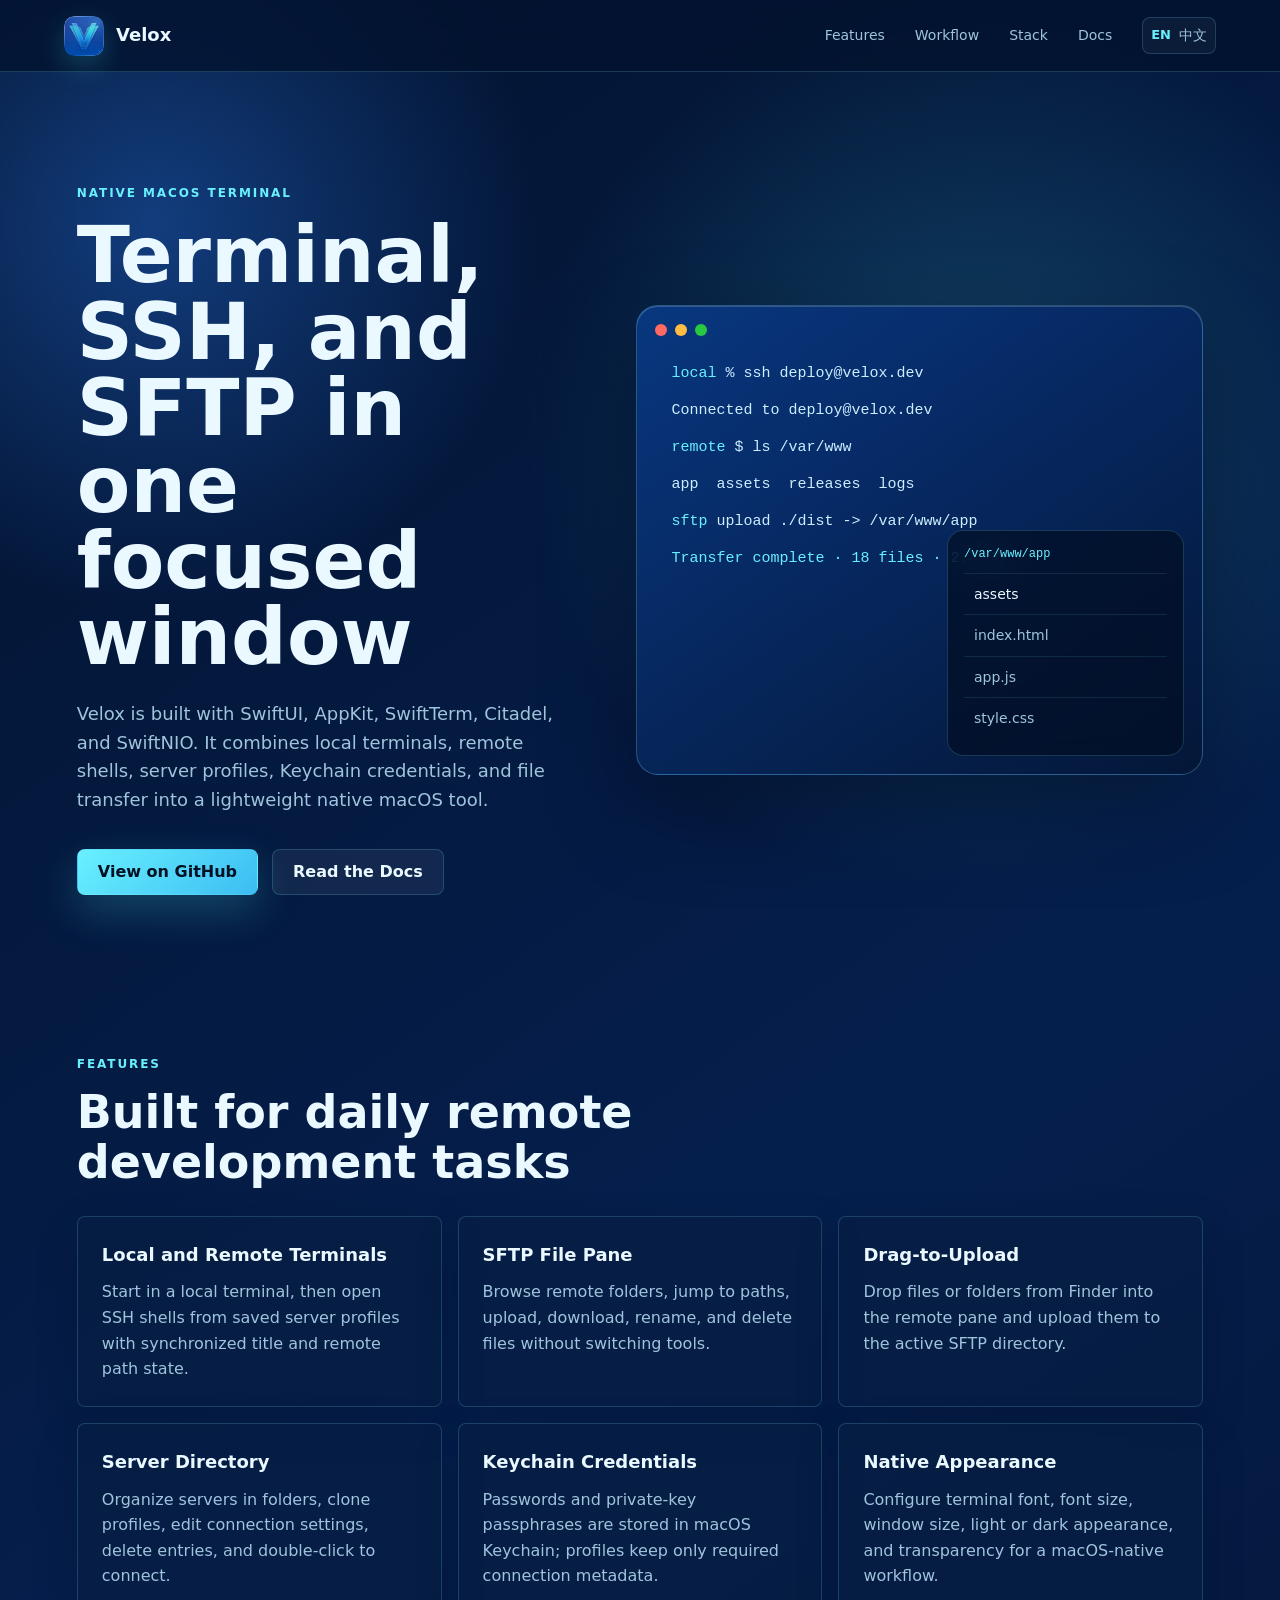
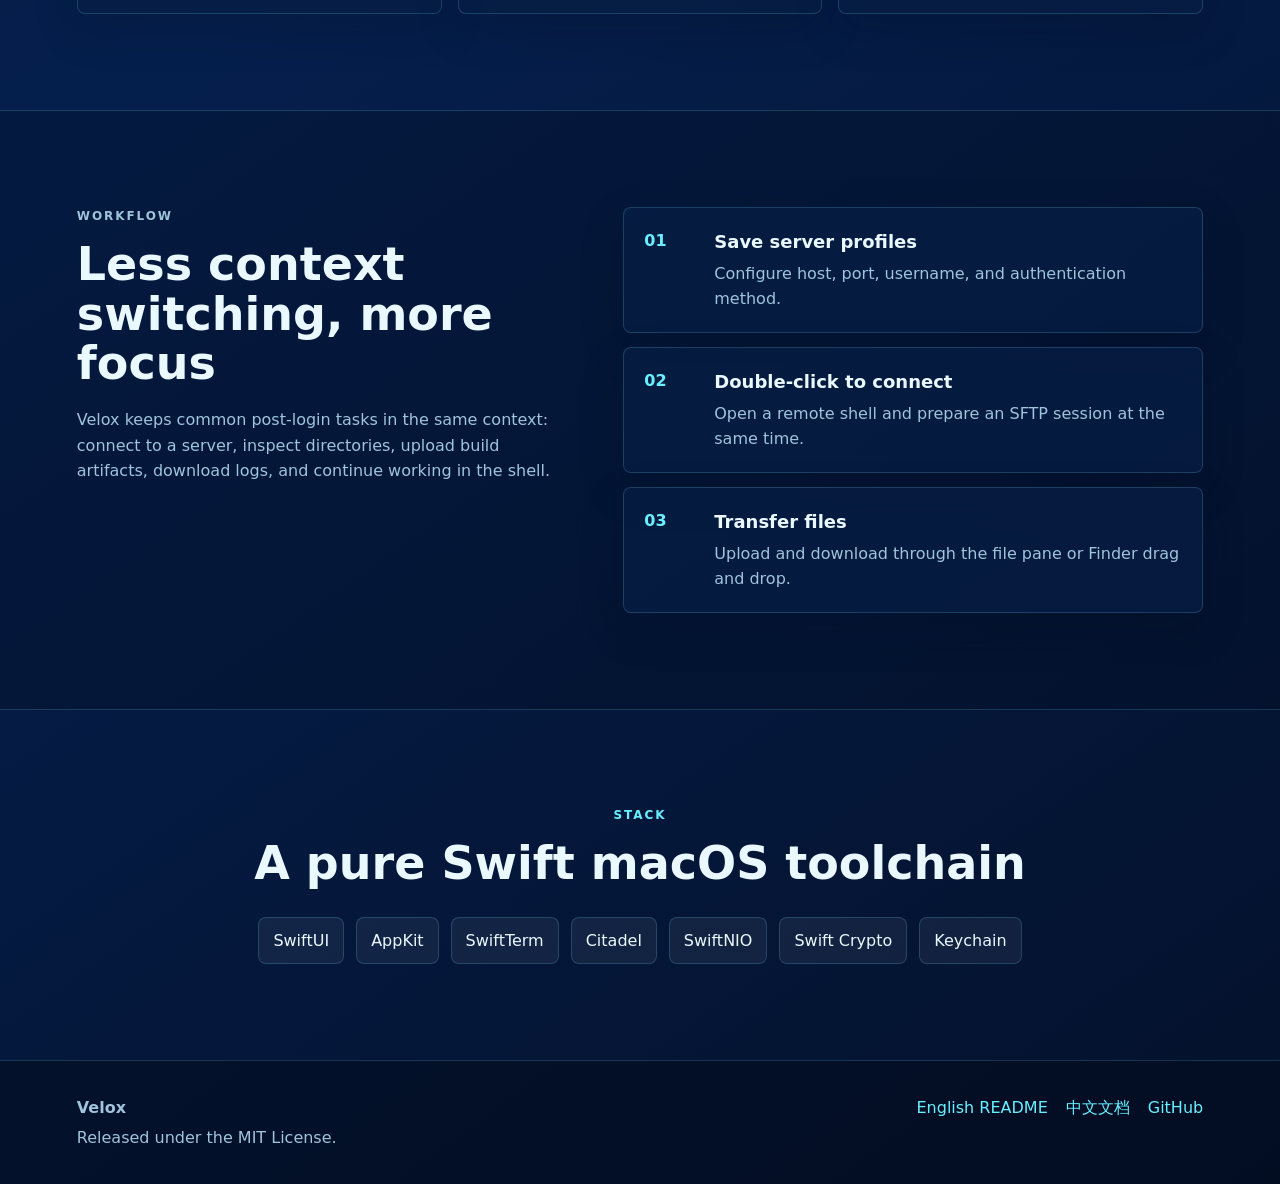
==== index.html @ b39596d2 "Add GitHub Pages site" ====
<!doctype html>
<html lang="en">
  <head>
    <meta charset="utf-8">
    <meta name="viewport" content="width=device-width, initial-scale=1">
    <title>Velox - Native macOS Terminal and SSH/SFTP Client</title>
    <meta
      name="description"
      content="Velox is a native macOS terminal, SSH, and SFTP client built with Swift. It brings local terminals, remote shells, server profiles, and file transfer into one lightweight window."
    >
    <meta property="og:title" content="Velox">
    <meta property="og:description" content="Native macOS terminal, SSH, and SFTP client.">
    <meta property="og:type" content="website">
    <meta property="og:image" content="Velox/Supporting%20Files/app_logo.png">
    <link rel="icon" href="Velox/Supporting%20Files/app_logo.png">
    <link rel="stylesheet" href="site.css">
  </head>
  <body>
    <header class="site-header">
      <a class="brand" href="#top" aria-label="Velox Home">
        <img src="Velox/Supporting%20Files/app_logo.png" alt="Velox Logo">
        <span>Velox</span>
      </a>
      <nav class="nav" aria-label="Primary navigation">
        <a href="#features">Features</a>
        <a href="#workflow">Workflow</a>
        <a href="#stack">Stack</a>
        <a href="README.md">Docs</a>
        <span class="language-switch" aria-label="Language switcher">
          <strong>EN</strong>
          <a href="index_cn.html">中文</a>
        </span>
      </nav>
    </header>

    <main id="top">
      <section class="hero">
        <div class="hero-copy">
          <p class="eyebrow">Native macOS Terminal</p>
          <h1>Terminal, SSH, and SFTP in one focused window</h1>
          <p class="hero-text">
            Velox is built with SwiftUI, AppKit, SwiftTerm, Citadel, and SwiftNIO.
            It combines local terminals, remote shells, server profiles, Keychain credentials,
            and file transfer into a lightweight native macOS tool.
          </p>
          <div class="hero-actions">
            <a class="button primary" href="https://github.com/motoryang/Velox">View on GitHub</a>
            <a class="button secondary" href="README.md">Read the Docs</a>
          </div>
        </div>

        <div class="hero-visual" aria-label="Velox interface preview">
          <div class="window">
            <div class="traffic-lights" aria-hidden="true">
              <span></span>
              <span></span>
              <span></span>
            </div>
            <div class="terminal">
              <p><span class="prompt">local</span> % ssh deploy@velox.dev</p>
              <p>Connected to deploy@velox.dev</p>
              <p><span class="prompt">remote</span> $ ls /var/www</p>
              <p>app&nbsp;&nbsp;assets&nbsp;&nbsp;releases&nbsp;&nbsp;logs</p>
              <p><span class="prompt">sftp</span> upload ./dist -> /var/www/app</p>
              <p class="ok">Transfer complete · 18 files · 2.4 MB</p>
            </div>
            <aside class="file-pane">
              <div class="path">/var/www/app</div>
              <div class="file folder">assets</div>
              <div class="file">index.html</div>
              <div class="file">app.js</div>
              <div class="file">style.css</div>
            </aside>
          </div>
        </div>
      </section>

      <section id="features" class="section">
        <div class="section-heading">
          <p class="eyebrow">Features</p>
          <h2>Built for daily remote development tasks</h2>
        </div>
        <div class="feature-grid">
          <article class="feature">
            <h3>Local and Remote Terminals</h3>
            <p>Start in a local terminal, then open SSH shells from saved server profiles with synchronized title and remote path state.</p>
          </article>
          <article class="feature">
            <h3>SFTP File Pane</h3>
            <p>Browse remote folders, jump to paths, upload, download, rename, and delete files without switching tools.</p>
          </article>
          <article class="feature">
            <h3>Drag-to-Upload</h3>
            <p>Drop files or folders from Finder into the remote pane and upload them to the active SFTP directory.</p>
          </article>
          <article class="feature">
            <h3>Server Directory</h3>
            <p>Organize servers in folders, clone profiles, edit connection settings, delete entries, and double-click to connect.</p>
          </article>
          <article class="feature">
            <h3>Keychain Credentials</h3>
            <p>Passwords and private-key passphrases are stored in macOS Keychain; profiles keep only required connection metadata.</p>
          </article>
          <article class="feature">
            <h3>Native Appearance</h3>
            <p>Configure terminal font, font size, window size, light or dark appearance, and transparency for a macOS-native workflow.</p>
          </article>
        </div>
      </section>

      <section id="workflow" class="section split-section">
        <div>
          <p class="eyebrow">Workflow</p>
          <h2>Less context switching, more focus</h2>
          <p>
            Velox keeps common post-login tasks in the same context:
            connect to a server, inspect directories, upload build artifacts, download logs,
            and continue working in the shell.
          </p>
        </div>
        <ol class="steps">
          <li>
            <span>01</span>
            <strong>Save server profiles</strong>
            <p>Configure host, port, username, and authentication method.</p>
          </li>
          <li>
            <span>02</span>
            <strong>Double-click to connect</strong>
            <p>Open a remote shell and prepare an SFTP session at the same time.</p>
          </li>
          <li>
            <span>03</span>
            <strong>Transfer files</strong>
            <p>Upload and download through the file pane or Finder drag and drop.</p>
          </li>
        </ol>
      </section>

      <section id="stack" class="section stack-section">
        <div class="section-heading">
          <p class="eyebrow">Stack</p>
          <h2>A pure Swift macOS toolchain</h2>
        </div>
        <div class="stack-list" aria-label="Velox technology stack">
          <span>SwiftUI</span>
          <span>AppKit</span>
          <span>SwiftTerm</span>
          <span>Citadel</span>
          <span>SwiftNIO</span>
          <span>Swift Crypto</span>
          <span>Keychain</span>
        </div>
      </section>
    </main>

    <footer class="site-footer">
      <div>
        <strong>Velox</strong>
        <p>Released under the MIT License.</p>
      </div>
      <div class="footer-links">
        <a href="README.md">English README</a>
        <a href="README_CN.md">中文文档</a>
        <a href="https://github.com/motoryang/Velox">GitHub</a>
      </div>
    </footer>
  </body>
</html>
---- site.css ----
:root {
  --ink: #eaf8ff;
  --muted: #9fc4dc;
  --subtle: #638ca8;
  --line: rgba(113, 215, 246, 0.2);
  --panel: rgba(7, 30, 67, 0.76);
  --panel-strong: rgba(7, 37, 87, 0.9);
  --blue-950: #03132f;
  --blue-900: #06245c;
  --blue-800: #0a3d91;
  --cyan: #42d9e8;
  --cyan-strong: #69f0ff;
  --shadow: rgba(0, 4, 18, 0.4);
}

* {
  box-sizing: border-box;
}

html {
  scroll-behavior: smooth;
}

body {
  margin: 0;
  color: var(--ink);
  font-family: ui-sans-serif, system-ui, -apple-system, BlinkMacSystemFont, "SF Pro Text", "Helvetica Neue", Arial, sans-serif;
  background:
    radial-gradient(circle at 76% 16%, rgba(66, 217, 232, 0.22), transparent 28rem),
    radial-gradient(circle at 12% 8%, rgba(39, 116, 226, 0.42), transparent 24rem),
    linear-gradient(145deg, var(--blue-950) 0%, #051f4d 48%, #04112b 100%);
  line-height: 1.6;
}

a {
  color: inherit;
  text-decoration: none;
}

.site-header {
  position: sticky;
  top: 0;
  z-index: 10;
  display: flex;
  align-items: center;
  justify-content: space-between;
  min-height: 72px;
  padding: 14px clamp(18px, 5vw, 72px);
  border-bottom: 1px solid var(--line);
  background: rgba(3, 19, 47, 0.78);
  backdrop-filter: blur(18px);
}

.brand {
  display: inline-flex;
  align-items: center;
  gap: 12px;
  font-size: 18px;
  font-weight: 750;
}

.brand img {
  width: 40px;
  height: 40px;
  border-radius: 10px;
  box-shadow: 0 10px 26px rgba(66, 217, 232, 0.22);
}

.nav {
  display: flex;
  align-items: center;
  gap: clamp(12px, 3vw, 30px);
  color: var(--muted);
  font-size: 14px;
}

.nav a {
  transition: color 0.18s ease;
}

.nav a:hover {
  color: var(--cyan-strong);
}

.language-switch {
  display: inline-flex;
  align-items: center;
  gap: 8px;
  padding: 6px 8px;
  border: 1px solid var(--line);
  border-radius: 8px;
  color: var(--subtle);
  background: rgba(255, 255, 255, 0.04);
  white-space: nowrap;
}

.language-switch strong {
  color: var(--cyan-strong);
  font-size: 13px;
}

.language-switch a {
  color: var(--muted);
}

.hero {
  display: grid;
  grid-template-columns: minmax(0, 0.92fr) minmax(420px, 1.08fr);
  gap: clamp(32px, 6vw, 80px);
  align-items: center;
  min-height: calc(100vh - 72px);
  padding: clamp(56px, 9vw, 112px) clamp(20px, 6vw, 88px) 64px;
}

.hero-copy {
  max-width: 720px;
}

.eyebrow {
  margin: 0 0 14px;
  color: var(--cyan-strong);
  font-size: 12px;
  font-weight: 800;
  letter-spacing: 0.16em;
  text-transform: uppercase;
}

h1,
h2,
h3,
p {
  margin-top: 0;
}

h1 {
  max-width: 760px;
  margin-bottom: 24px;
  font-size: 78px;
  line-height: 0.98;
  letter-spacing: 0;
}

h2 {
  margin-bottom: 18px;
  font-size: 46px;
  line-height: 1.08;
  letter-spacing: 0;
}

h3 {
  margin-bottom: 10px;
  font-size: 18px;
  letter-spacing: 0;
}

.hero-text,
.split-section p,
.feature p,
.site-footer p,
.steps p {
  color: var(--muted);
}

.hero-text {
  max-width: 640px;
  margin-bottom: 34px;
  font-size: 18px;
}

.hero-actions {
  display: flex;
  flex-wrap: wrap;
  gap: 14px;
}

.button {
  display: inline-flex;
  align-items: center;
  justify-content: center;
  min-height: 46px;
  padding: 0 20px;
  border: 1px solid var(--line);
  border-radius: 8px;
  font-weight: 750;
}

.button.primary {
  color: #021023;
  border-color: transparent;
  background: linear-gradient(135deg, var(--cyan-strong), #3cbdf2);
  box-shadow: 0 16px 42px rgba(66, 217, 232, 0.24);
}

.button.secondary {
  color: var(--ink);
  background: rgba(255, 255, 255, 0.06);
}

.hero-visual {
  min-width: 0;
}

.window {
  position: relative;
  min-height: 470px;
  overflow: hidden;
  border: 1px solid rgba(125, 221, 255, 0.28);
  border-radius: 22px;
  background:
    linear-gradient(145deg, rgba(9, 57, 132, 0.92), rgba(4, 22, 54, 0.94)),
    var(--panel-strong);
  box-shadow: 0 34px 90px var(--shadow), inset 0 1px 0 rgba(255, 255, 255, 0.18);
}

.traffic-lights {
  display: flex;
  gap: 8px;
  padding: 18px;
}

.traffic-lights span {
  width: 12px;
  height: 12px;
  border-radius: 999px;
  background: #2e70bc;
}

.traffic-lights span:first-child {
  background: #ff6961;
}

.traffic-lights span:nth-child(2) {
  background: #ffbd44;
}

.traffic-lights span:nth-child(3) {
  background: #28c840;
}

.terminal {
  padding: 8px 34px 36px;
  font-family: "SF Mono", ui-monospace, Menlo, Monaco, Consolas, monospace;
  font-size: 15px;
  color: #cceeff;
}

.terminal p {
  margin-bottom: 13px;
  white-space: nowrap;
}

.prompt,
.ok {
  color: var(--cyan-strong);
}

.file-pane {
  position: absolute;
  right: 18px;
  bottom: 18px;
  width: min(42%, 250px);
  padding: 16px;
  border: 1px solid var(--line);
  border-radius: 16px;
  background: rgba(2, 15, 36, 0.72);
  backdrop-filter: blur(16px);
}

.path {
  margin-bottom: 12px;
  color: var(--cyan-strong);
  font: 12px "SF Mono", ui-monospace, monospace;
}

.file {
  padding: 9px 10px;
  border-top: 1px solid rgba(113, 215, 246, 0.12);
  color: var(--muted);
  font-size: 14px;
}

.folder {
  color: var(--ink);
}

.section {
  padding: clamp(56px, 8vw, 96px) clamp(20px, 6vw, 88px);
}

.section-heading {
  max-width: 780px;
  margin-bottom: 28px;
}

.feature-grid {
  display: grid;
  grid-template-columns: repeat(3, minmax(0, 1fr));
  gap: 16px;
}

.feature,
.steps li {
  border: 1px solid var(--line);
  border-radius: 8px;
  background: var(--panel);
  box-shadow: 0 16px 44px rgba(0, 10, 30, 0.18);
}

.feature {
  padding: 24px;
}

.feature p,
.steps p {
  margin-bottom: 0;
}

.split-section {
  display: grid;
  grid-template-columns: minmax(0, 0.9fr) minmax(320px, 1.1fr);
  gap: clamp(28px, 6vw, 72px);
  align-items: start;
  border-top: 1px solid var(--line);
  border-bottom: 1px solid var(--line);
  background: rgba(2, 12, 30, 0.28);
}

.steps {
  display: grid;
  gap: 14px;
  margin: 0;
  padding: 0;
  list-style: none;
}

.steps li {
  display: grid;
  grid-template-columns: 54px 1fr;
  gap: 4px 16px;
  padding: 20px;
}

.steps span {
  grid-row: 1 / 3;
  color: var(--cyan-strong);
  font-weight: 850;
}

.steps strong {
  font-size: 18px;
}

.stack-section {
  text-align: center;
}

.stack-section .section-heading {
  margin-right: auto;
  margin-left: auto;
}

.stack-list {
  display: flex;
  flex-wrap: wrap;
  justify-content: center;
  gap: 12px;
  max-width: 820px;
  margin: 0 auto;
}

.stack-list span {
  padding: 10px 14px;
  border: 1px solid var(--line);
  border-radius: 8px;
  color: var(--ink);
  background: rgba(255, 255, 255, 0.06);
}

.site-footer {
  display: flex;
  justify-content: space-between;
  gap: 24px;
  padding: 34px clamp(20px, 6vw, 88px);
  border-top: 1px solid var(--line);
  color: var(--muted);
  background: rgba(2, 10, 26, 0.5);
}

.site-footer p {
  margin: 4px 0 0;
}

.footer-links {
  display: flex;
  flex-wrap: wrap;
  gap: 18px;
}

.footer-links a {
  color: var(--cyan-strong);
}

@media (max-width: 980px) {
  .hero,
  .split-section {
    grid-template-columns: 1fr;
  }

  .hero {
    min-height: auto;
  }

  .feature-grid {
    grid-template-columns: repeat(2, minmax(0, 1fr));
  }
}

@media (max-width: 680px) {
  .site-header {
    position: static;
    align-items: flex-start;
    flex-direction: column;
    gap: 14px;
  }

  .nav {
    width: 100%;
    overflow-x: auto;
    padding-bottom: 2px;
  }

  .hero {
    padding-top: 42px;
  }

  h1 {
    font-size: 44px;
  }

  h2 {
    font-size: 30px;
  }

  .window {
    min-height: 430px;
    border-radius: 16px;
  }

  .terminal {
    padding-right: 22px;
    padding-left: 22px;
    font-size: 12px;
  }

  .terminal p {
    white-space: normal;
  }

  .file-pane {
    position: relative;
    right: auto;
    bottom: auto;
    width: auto;
    margin: 0 18px 18px;
  }

  .feature-grid {
    grid-template-columns: 1fr;
  }

  .site-footer {
    flex-direction: column;
  }
}
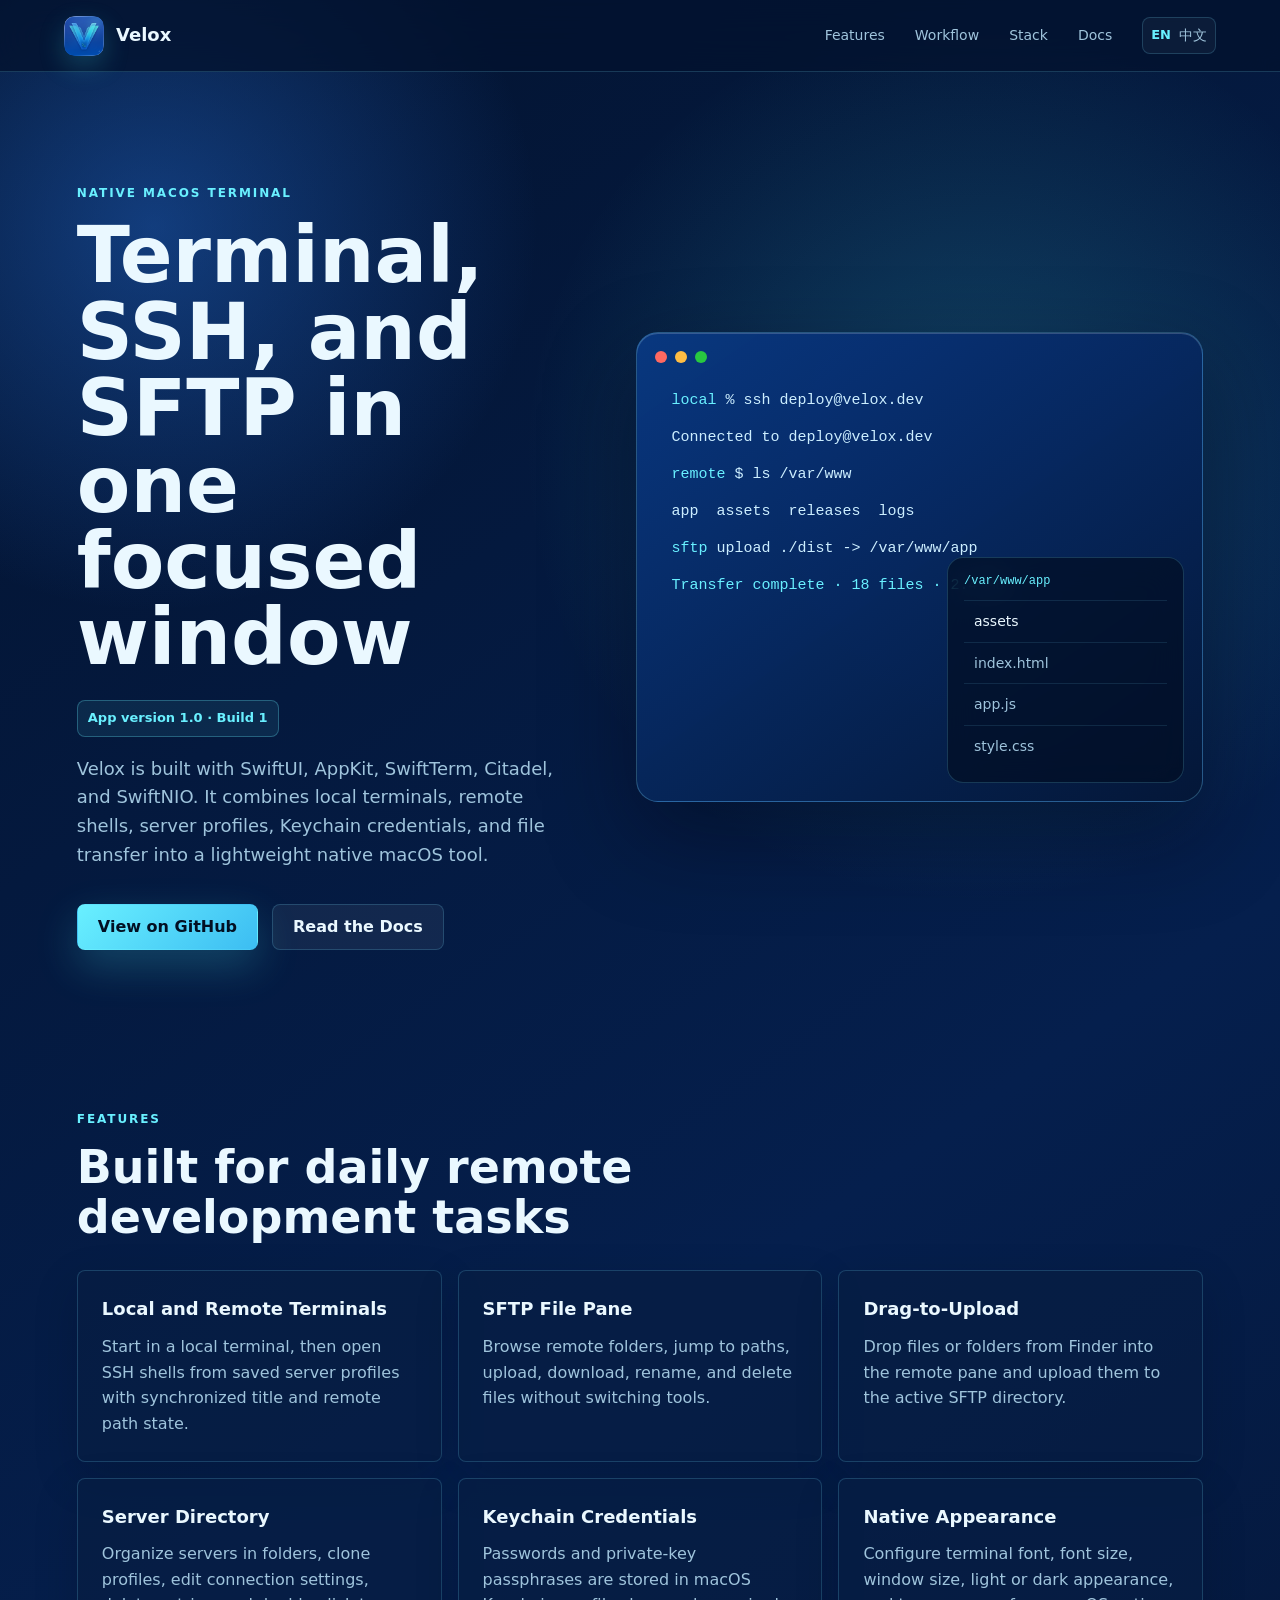
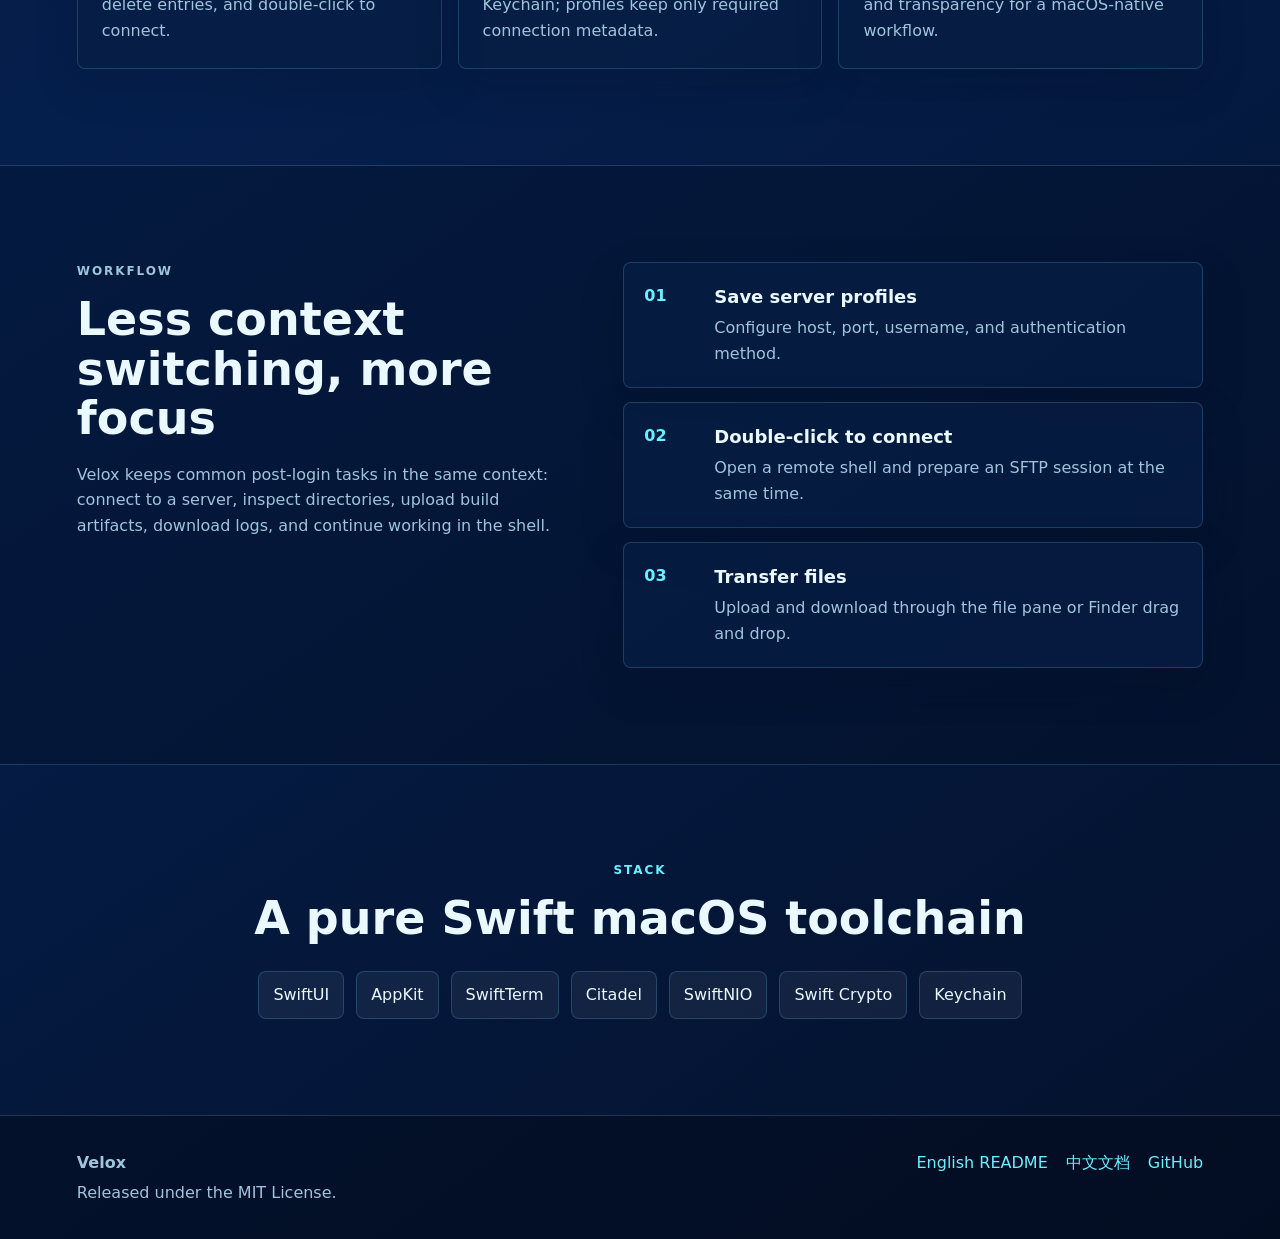
==== commit acacc7ca: "Add site version and fix links" ====
--- a/index.html
+++ b/index.html
@@ -12,6 +12,7 @@
     <meta property="og:description" content="Native macOS terminal, SSH, and SFTP client.">
     <meta property="og:type" content="website">
     <meta property="og:image" content="Velox/Supporting%20Files/app_logo.png">
+    <link rel="canonical" href="https://motoryang.github.io/velox/">
     <link rel="icon" href="Velox/Supporting%20Files/app_logo.png">
     <link rel="stylesheet" href="site.css">
   </head>
@@ -38,13 +39,14 @@
         <div class="hero-copy">
           <p class="eyebrow">Native macOS Terminal</p>
           <h1>Terminal, SSH, and SFTP in one focused window</h1>
+          <p class="version-badge">App version 1.0 · Build 1</p>
           <p class="hero-text">
             Velox is built with SwiftUI, AppKit, SwiftTerm, Citadel, and SwiftNIO.
             It combines local terminals, remote shells, server profiles, Keychain credentials,
             and file transfer into a lightweight native macOS tool.
           </p>
           <div class="hero-actions">
-            <a class="button primary" href="https://github.com/motoryang/Velox">View on GitHub</a>
+            <a class="button primary" href="https://github.com/MotorYang/velox">View on GitHub</a>
             <a class="button secondary" href="README.md">Read the Docs</a>
           </div>
         </div>
@@ -162,7 +164,7 @@
       <div class="footer-links">
         <a href="README.md">English README</a>
         <a href="README_CN.md">中文文档</a>
-        <a href="https://github.com/motoryang/Velox">GitHub</a>
+        <a href="https://github.com/MotorYang/velox">GitHub</a>
       </div>
     </footer>
   </body>
--- a/site.css
+++ b/site.css
@@ -161,6 +161,19 @@
   color: var(--muted);
 }
 
+.version-badge {
+  display: inline-flex;
+  align-items: center;
+  margin-bottom: 18px;
+  padding: 7px 10px;
+  border: 1px solid rgba(105, 240, 255, 0.28);
+  border-radius: 8px;
+  color: var(--cyan-strong);
+  background: rgba(105, 240, 255, 0.08);
+  font-size: 13px;
+  font-weight: 750;
+}
+
 .hero-text {
   max-width: 640px;
   margin-bottom: 34px;
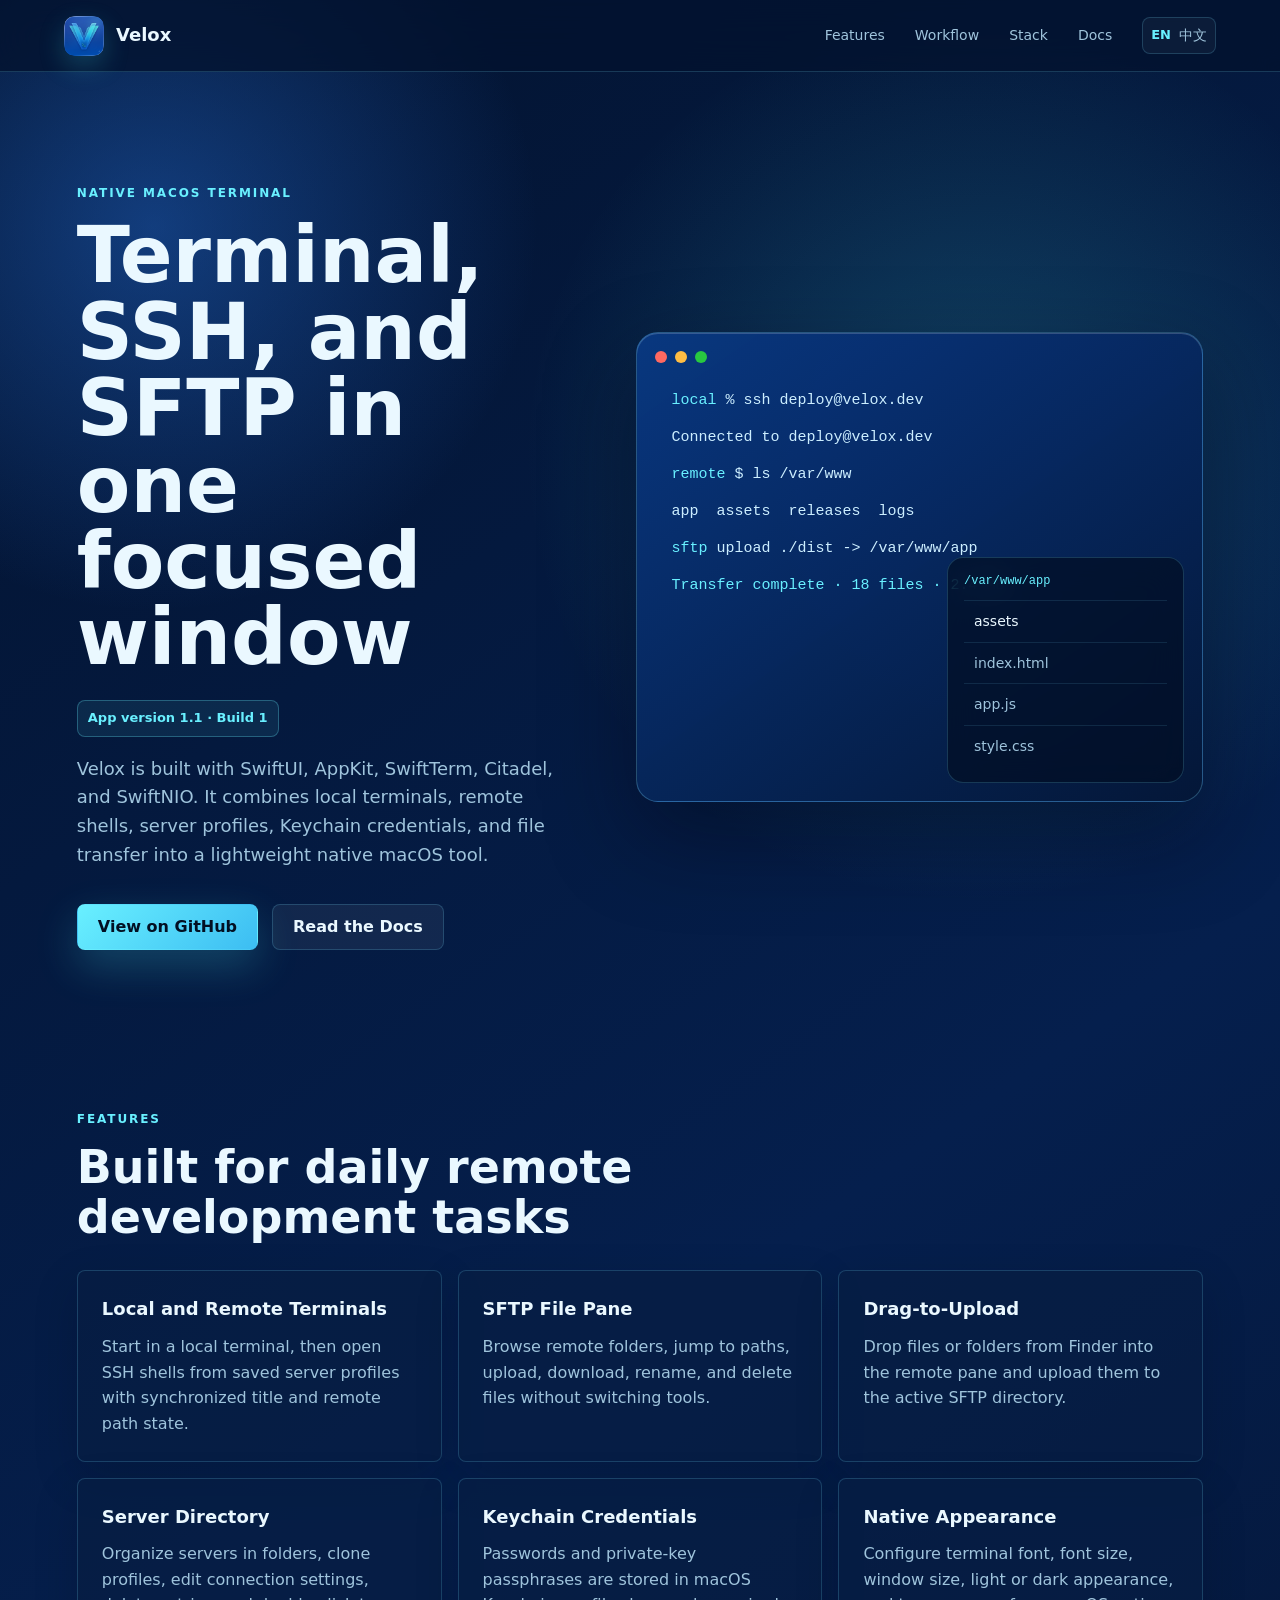
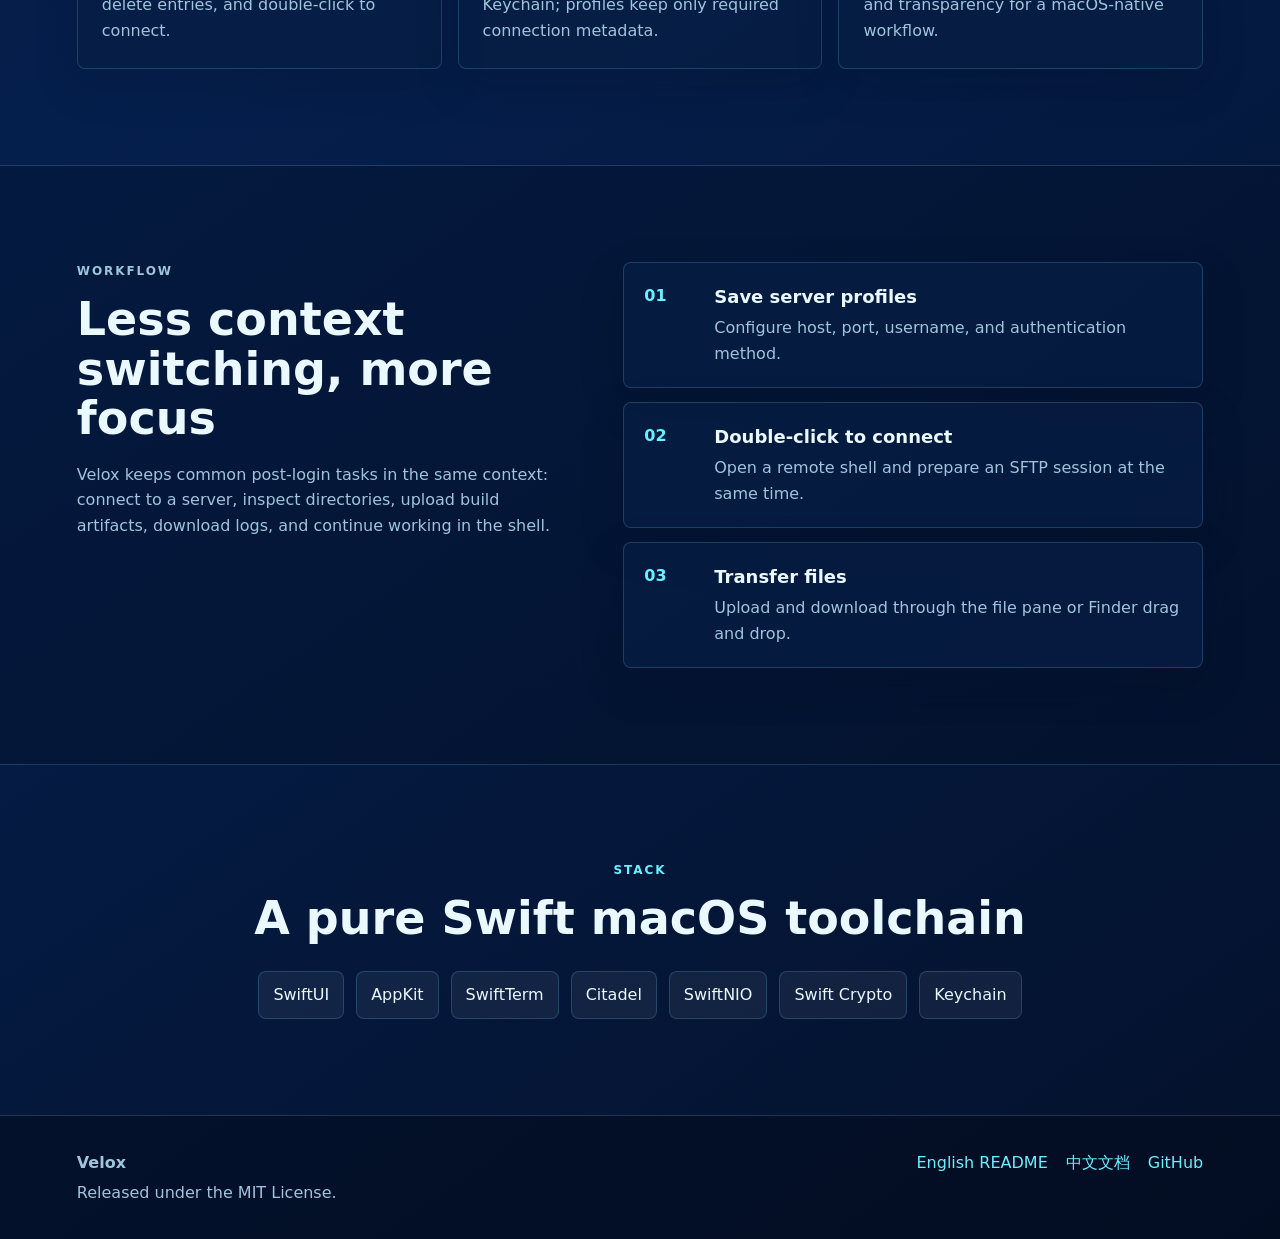
==== commit f37f2d02: "Bump version to 1.1" ====
--- a/index.html
+++ b/index.html
@@ -39,7 +39,7 @@
         <div class="hero-copy">
           <p class="eyebrow">Native macOS Terminal</p>
           <h1>Terminal, SSH, and SFTP in one focused window</h1>
-          <p class="version-badge">App version 1.0 · Build 1</p>
+          <p class="version-badge">App version 1.1 · Build 1</p>
           <p class="hero-text">
             Velox is built with SwiftUI, AppKit, SwiftTerm, Citadel, and SwiftNIO.
             It combines local terminals, remote shells, server profiles, Keychain credentials,
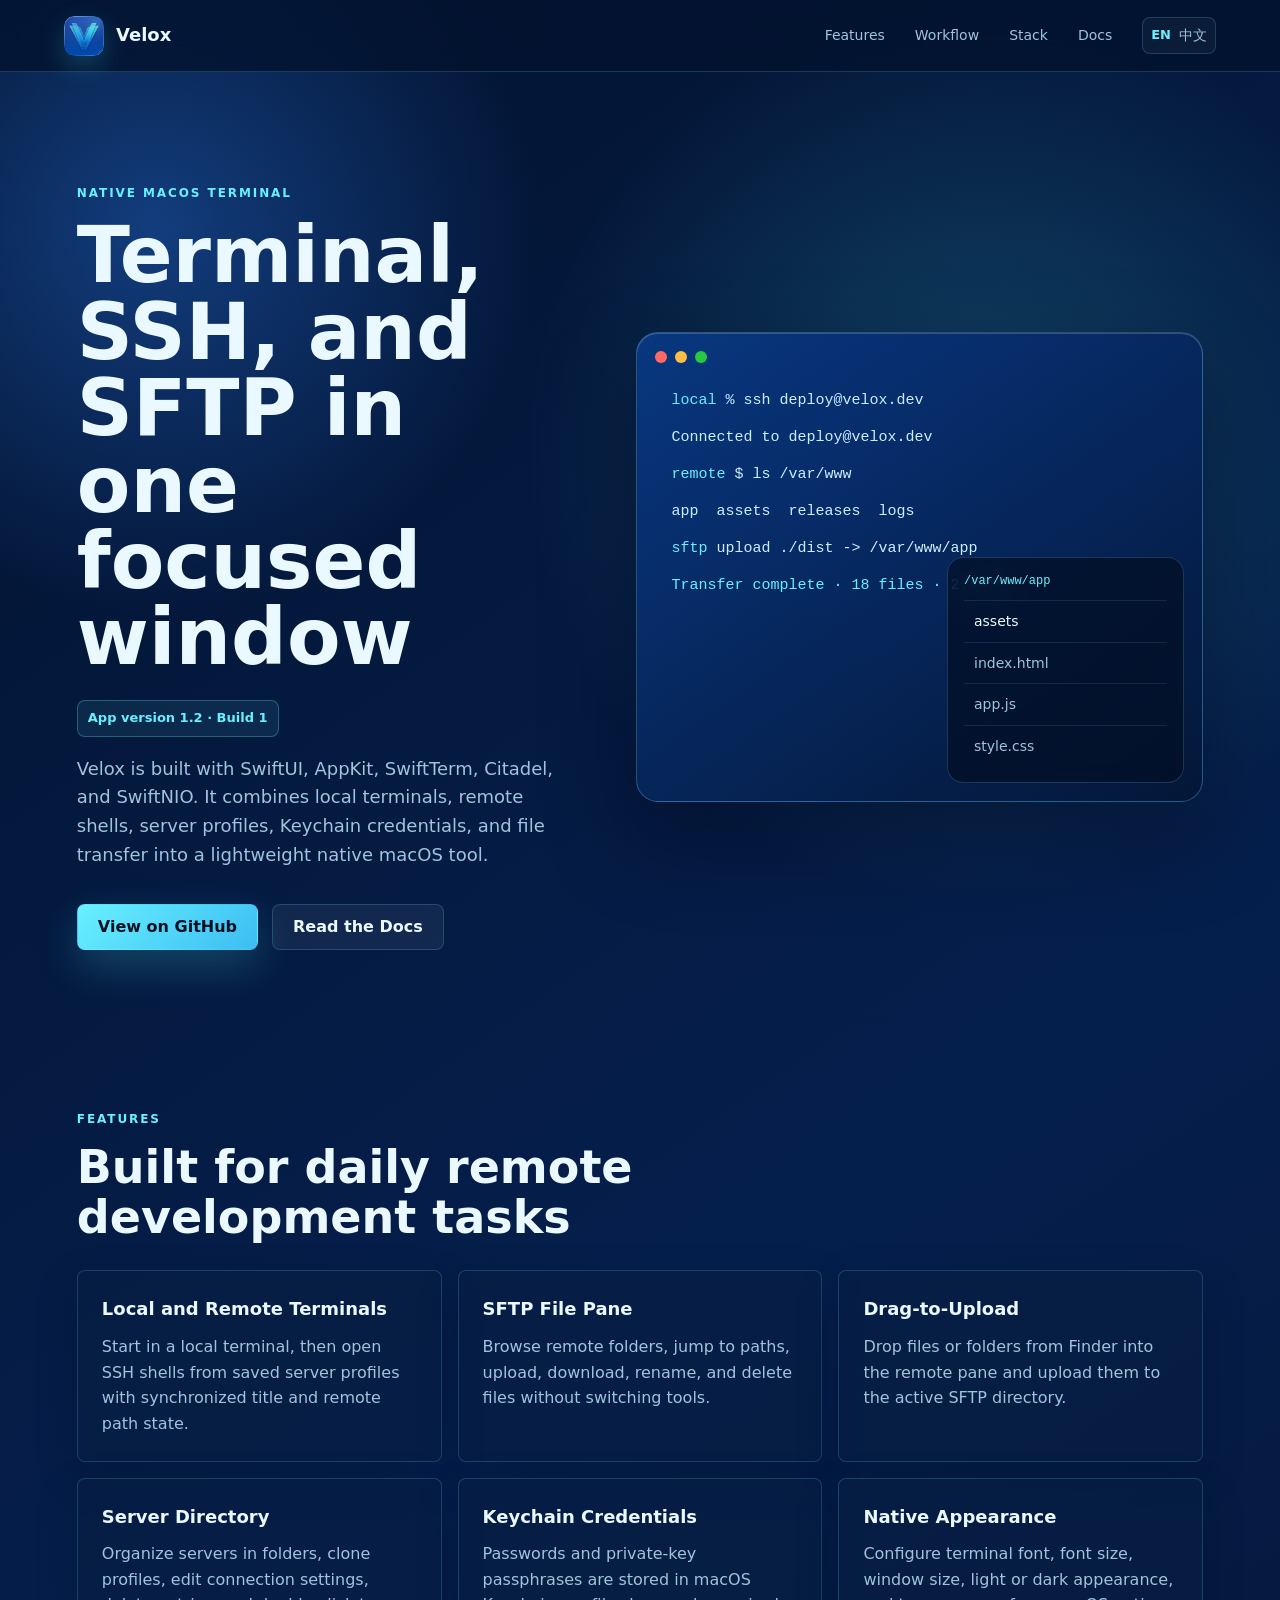
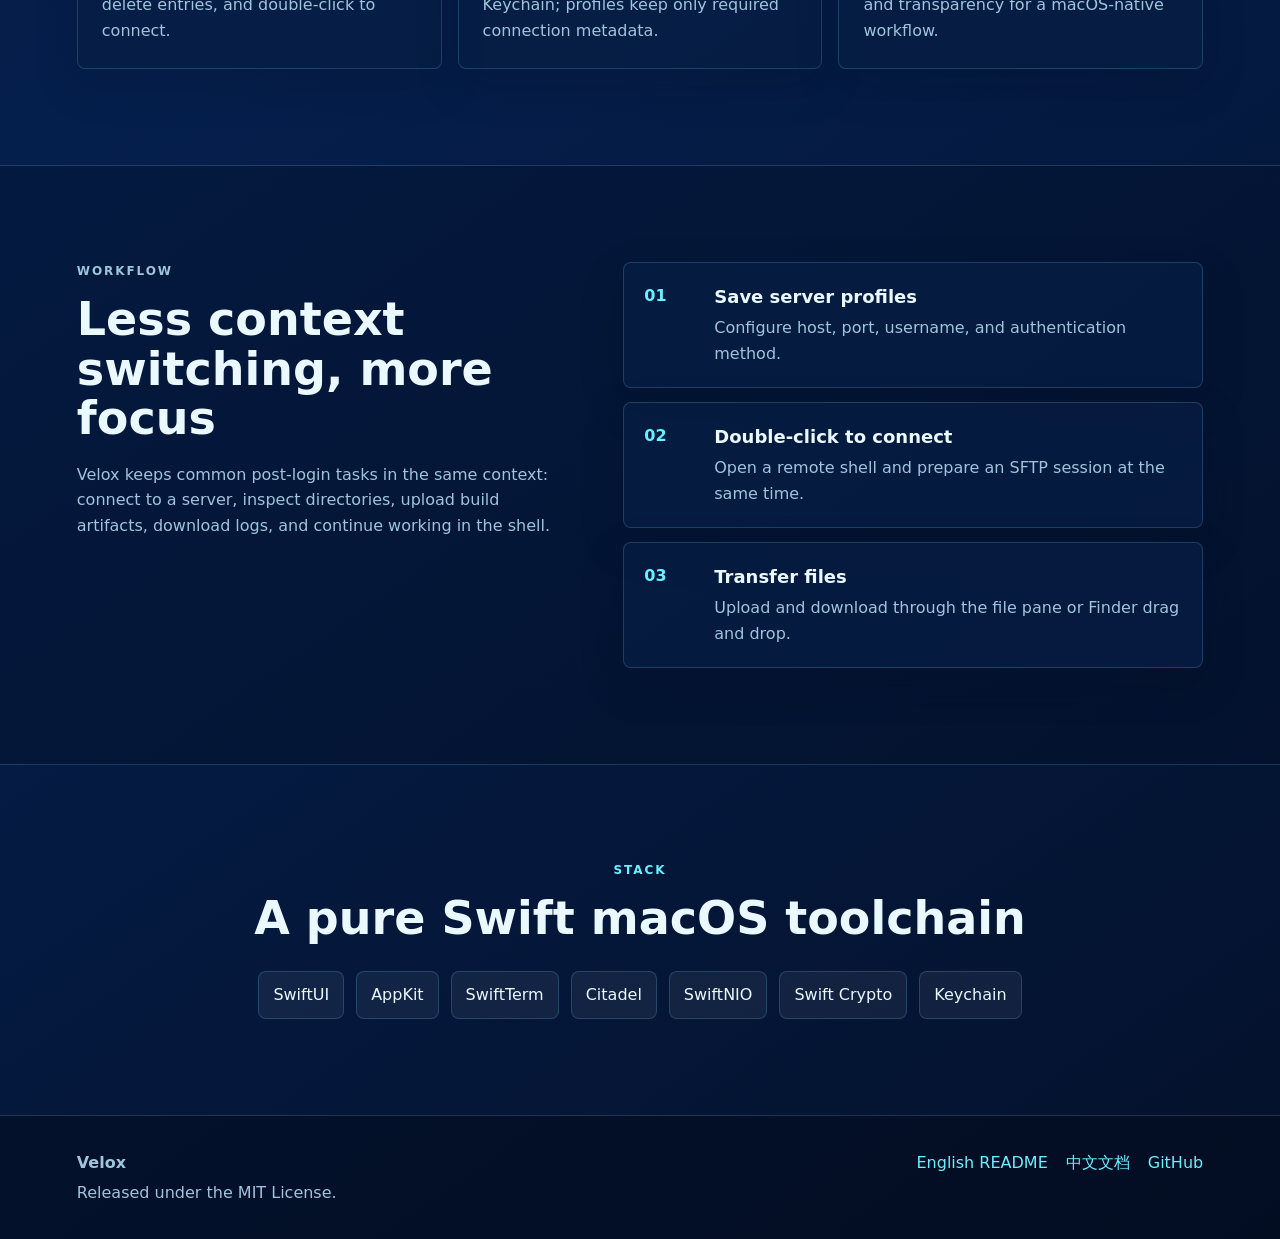
==== commit fc8729b1: "Build arm64 v1.2 release package" ====
--- a/index.html
+++ b/index.html
@@ -39,7 +39,7 @@
         <div class="hero-copy">
           <p class="eyebrow">Native macOS Terminal</p>
           <h1>Terminal, SSH, and SFTP in one focused window</h1>
-          <p class="version-badge">App version 1.1 · Build 1</p>
+          <p class="version-badge">App version 1.2 · Build 1</p>
           <p class="hero-text">
             Velox is built with SwiftUI, AppKit, SwiftTerm, Citadel, and SwiftNIO.
             It combines local terminals, remote shells, server profiles, Keychain credentials,
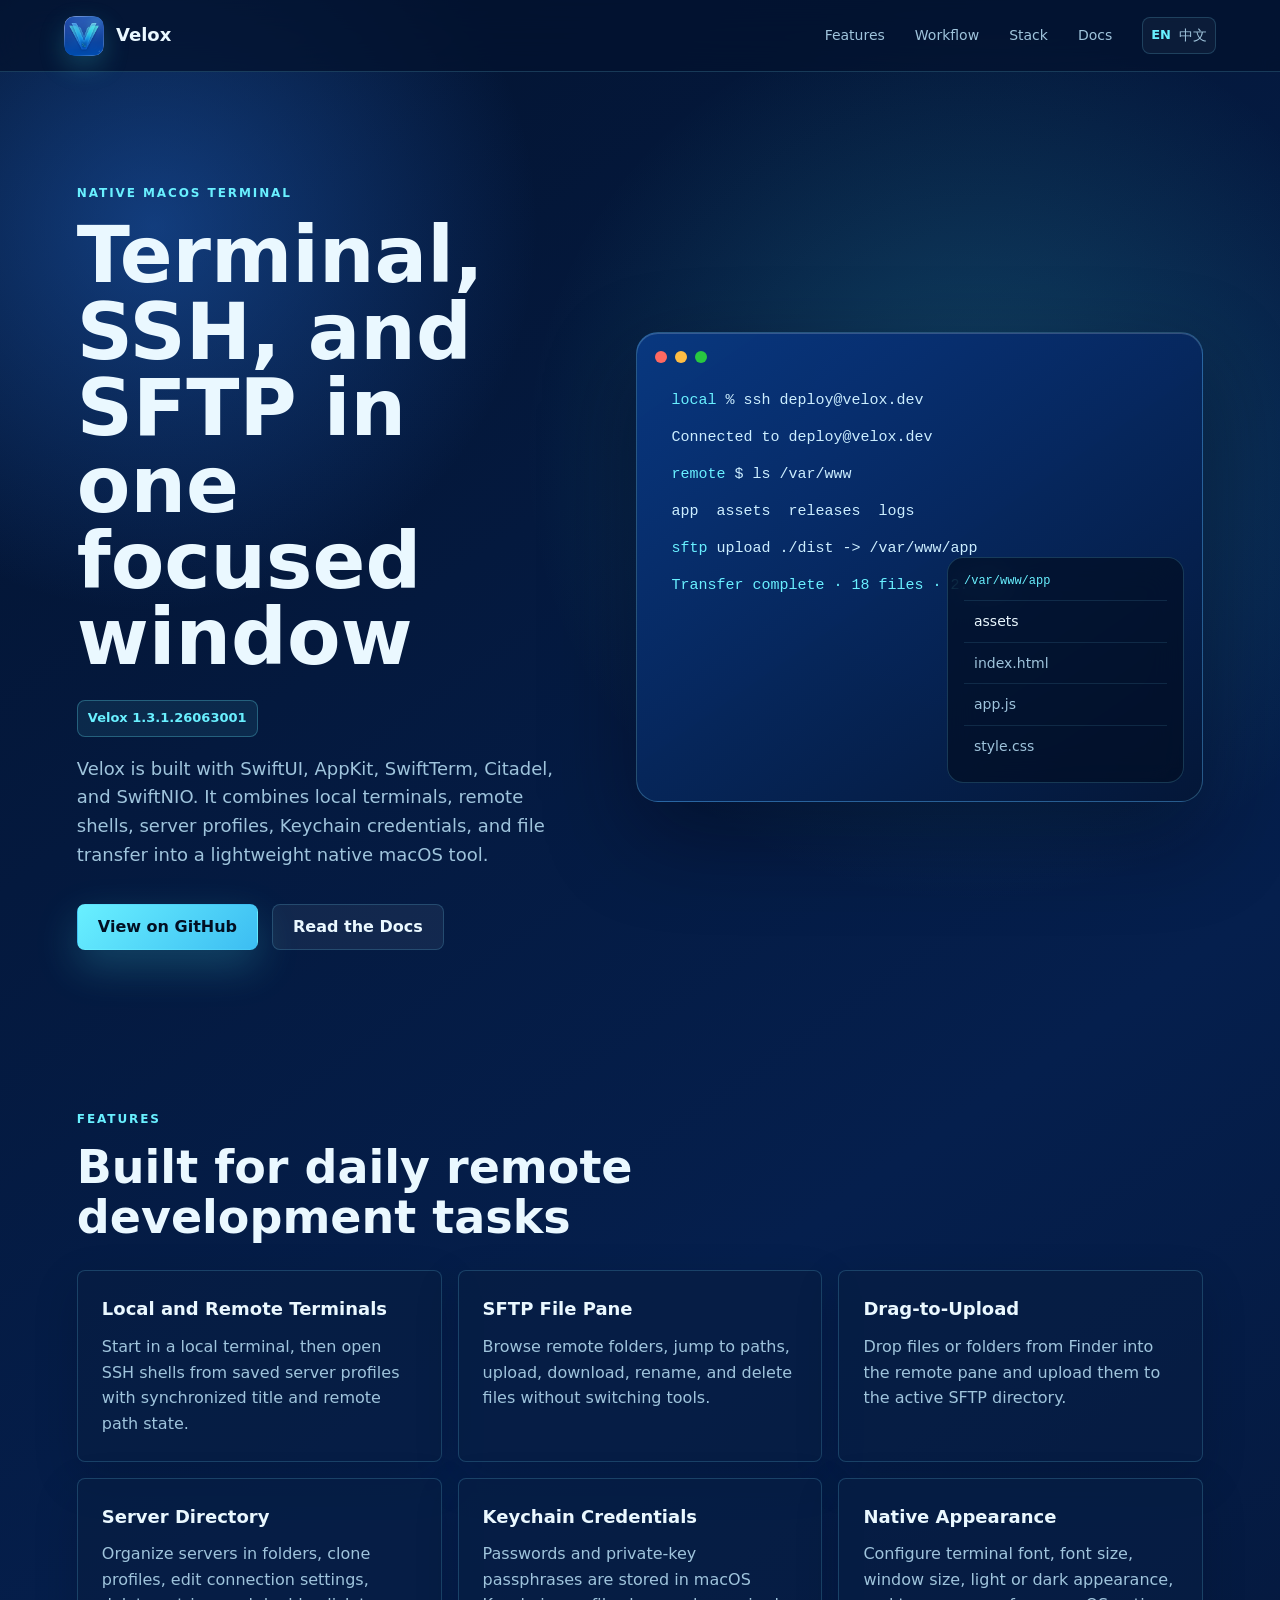
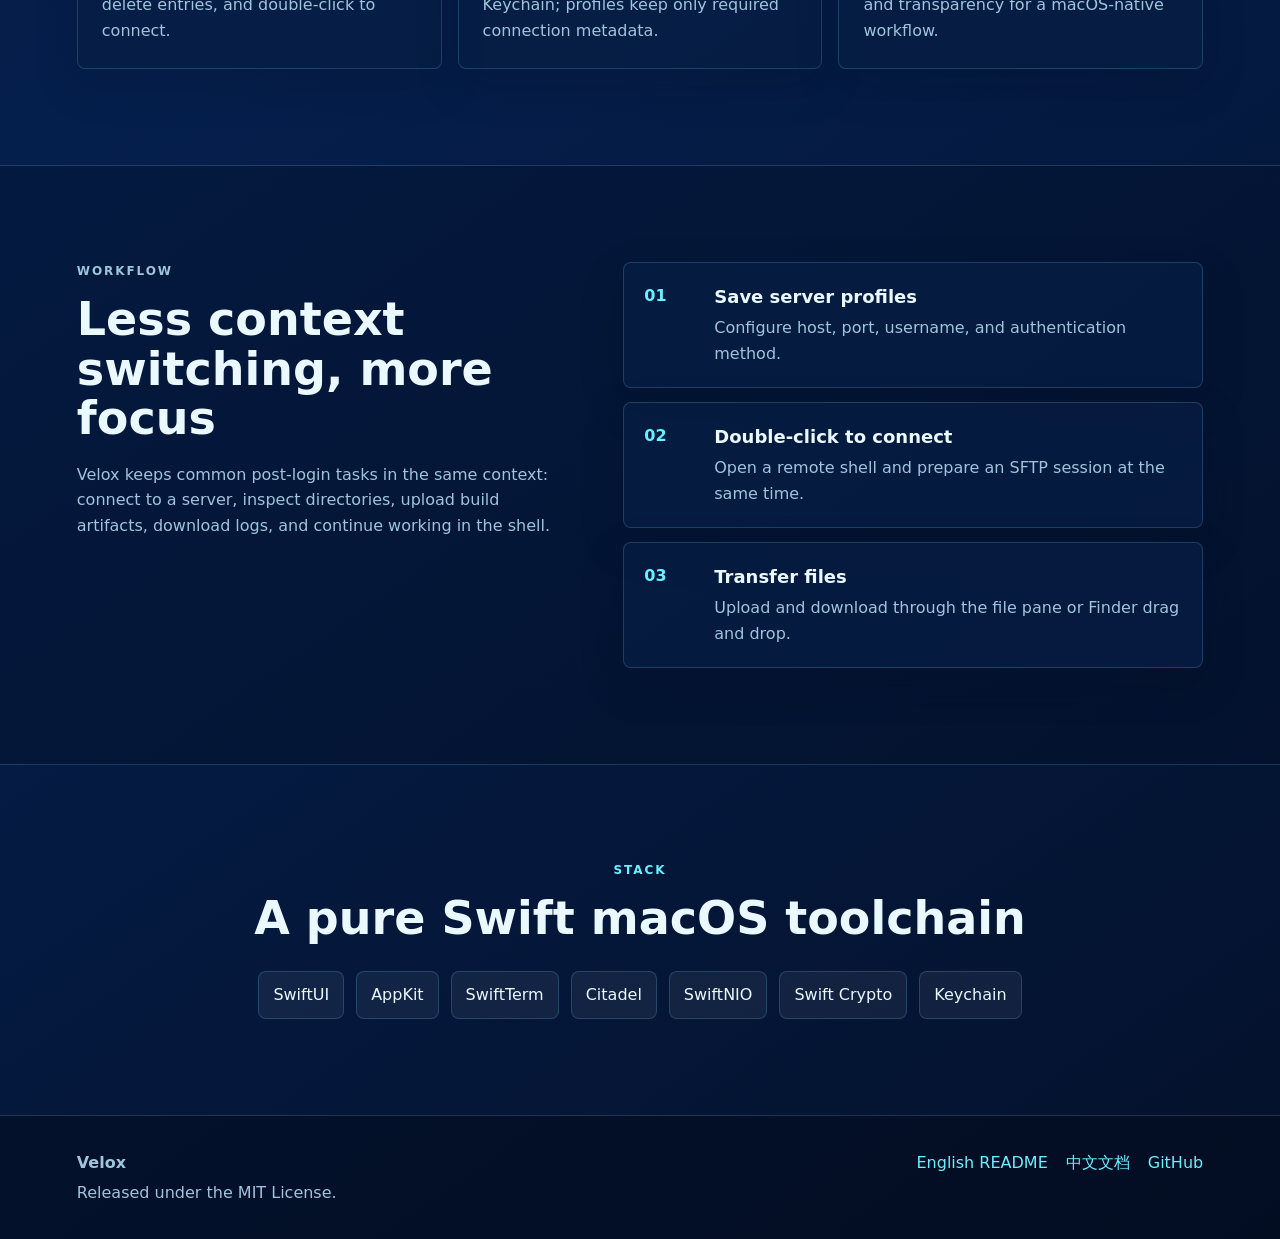
==== commit 644ad46b: "Unify full version display" ====
--- a/index.html
+++ b/index.html
@@ -39,7 +39,7 @@
         <div class="hero-copy">
           <p class="eyebrow">Native macOS Terminal</p>
           <h1>Terminal, SSH, and SFTP in one focused window</h1>
-          <p class="version-badge">App version 1.2 · Build 1</p>
+          <p class="version-badge">Velox 1.3.1.26063001</p>
           <p class="hero-text">
             Velox is built with SwiftUI, AppKit, SwiftTerm, Citadel, and SwiftNIO.
             It combines local terminals, remote shells, server profiles, Keychain credentials,
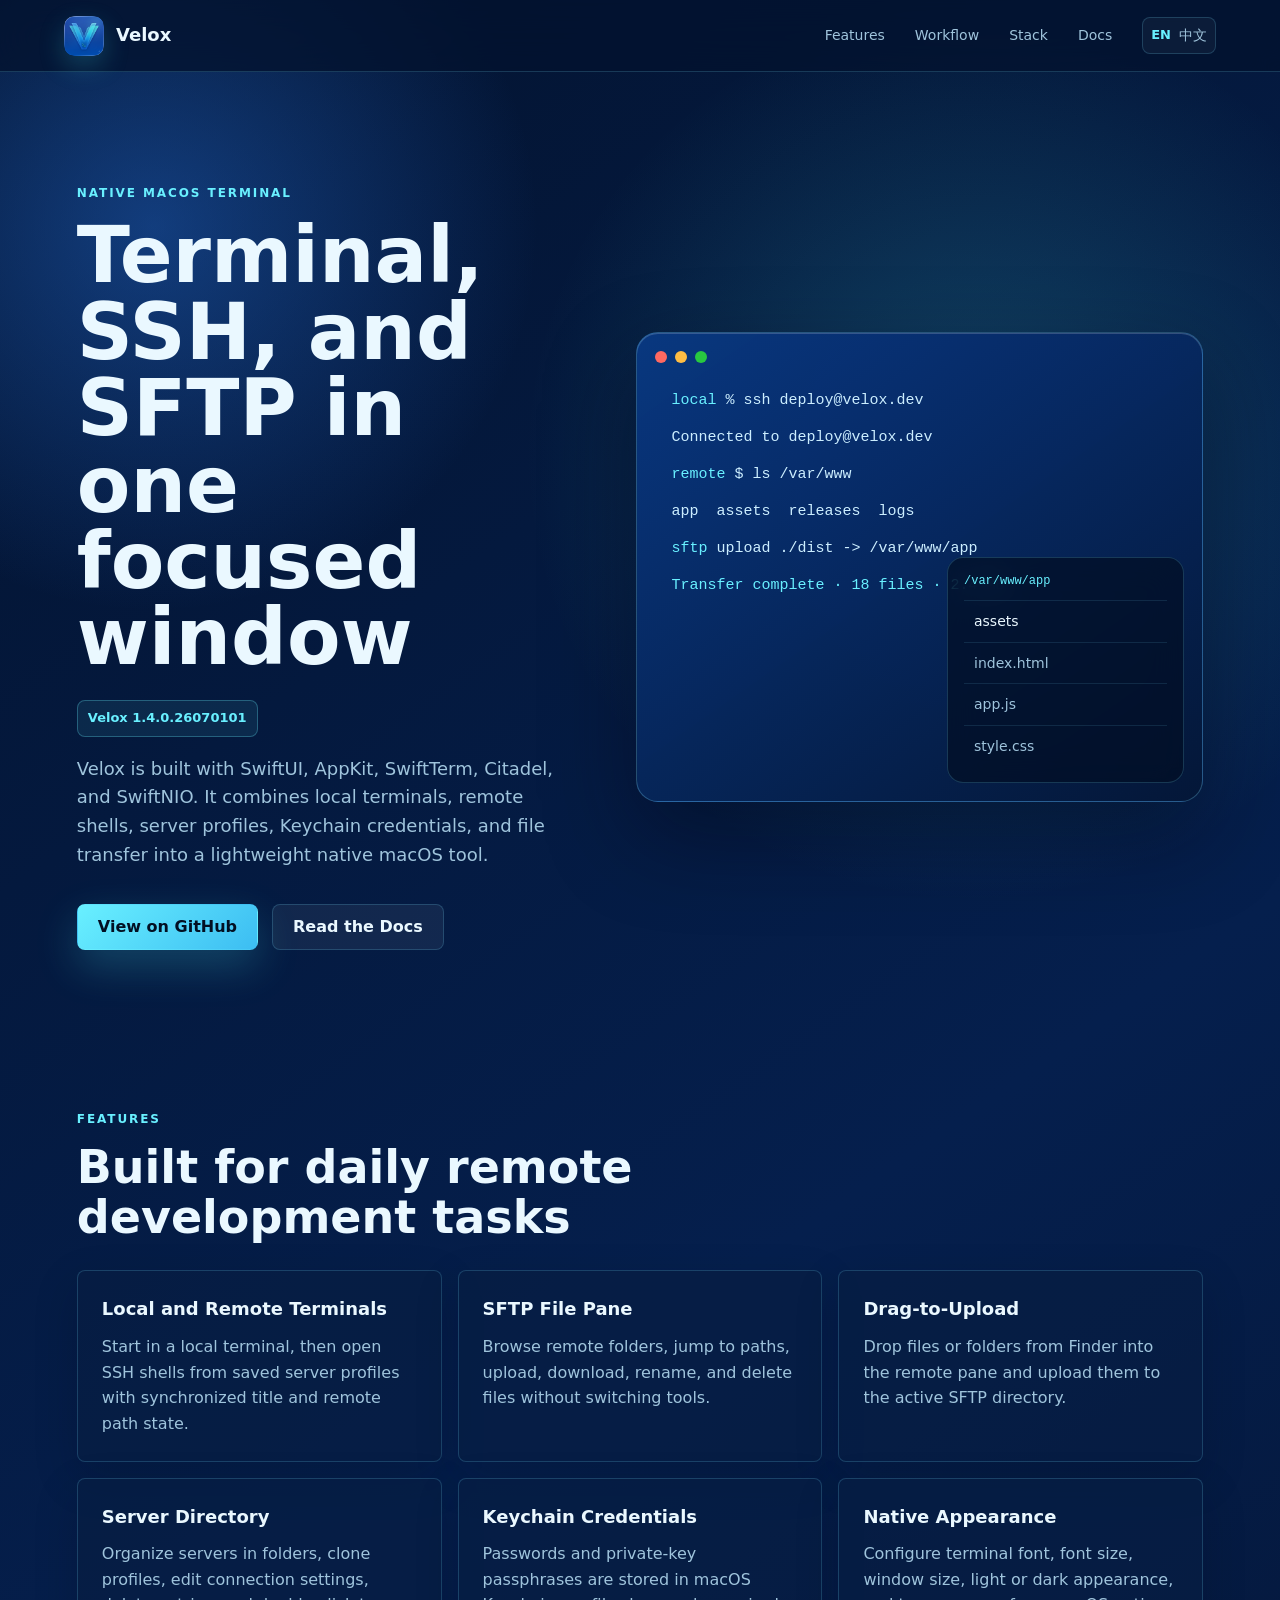
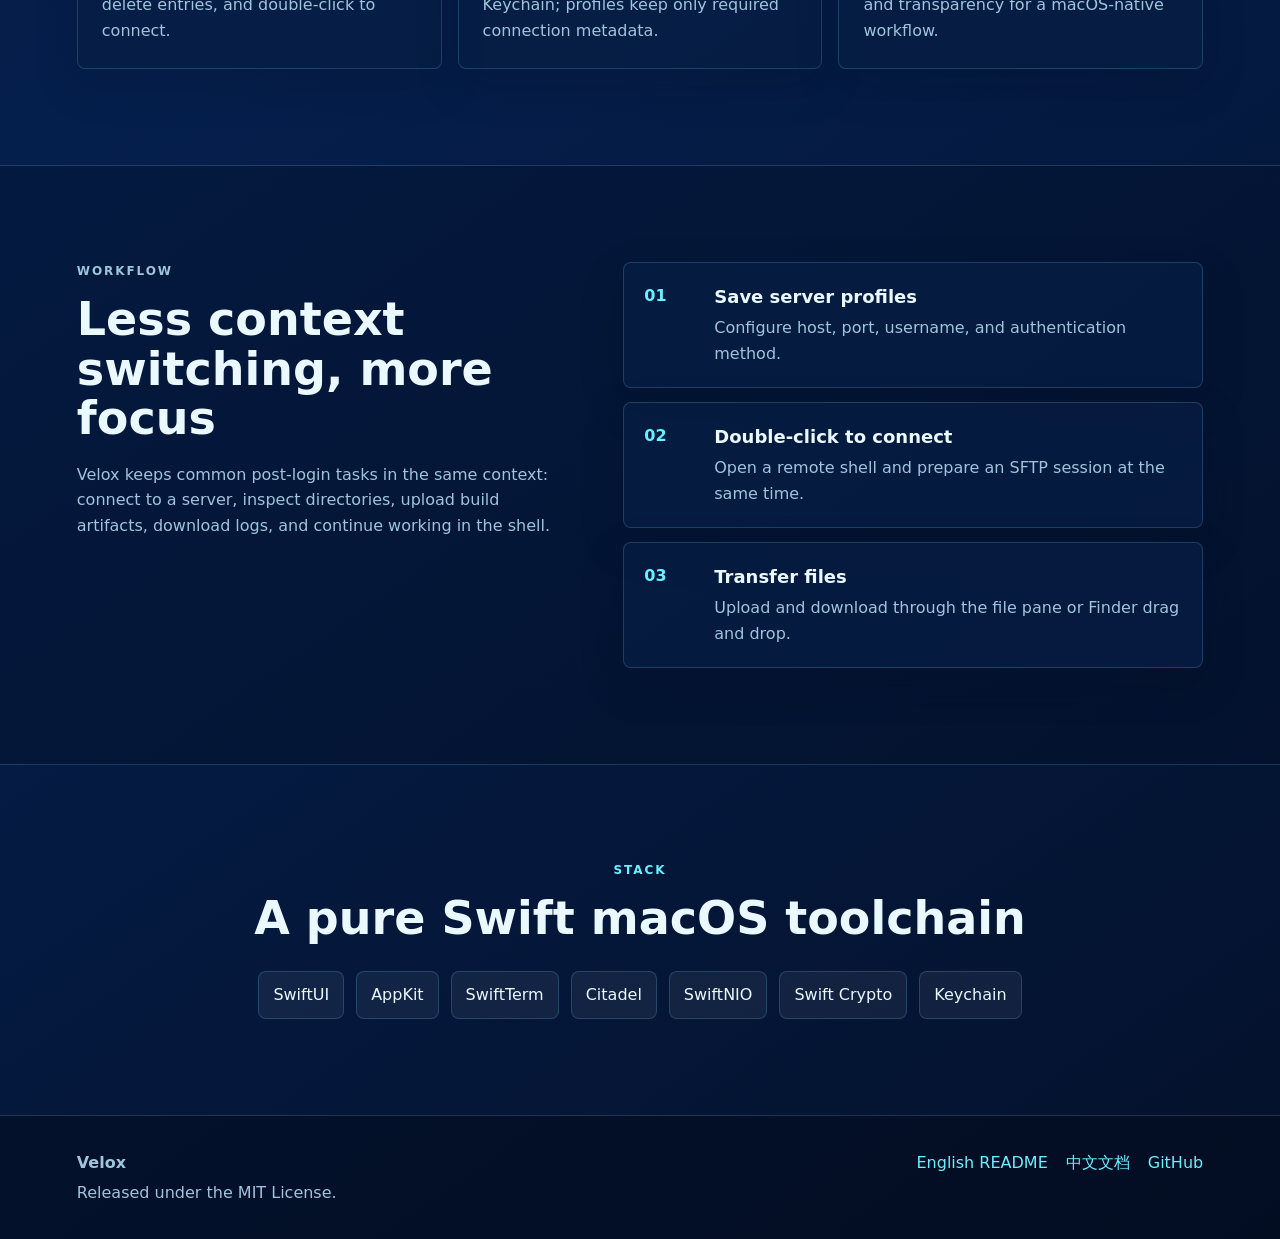
==== commit 5bb80333: "Bump version to 1.4.0" ====
--- a/index.html
+++ b/index.html
@@ -39,7 +39,7 @@
         <div class="hero-copy">
           <p class="eyebrow">Native macOS Terminal</p>
           <h1>Terminal, SSH, and SFTP in one focused window</h1>
-          <p class="version-badge">Velox 1.3.1.26063001</p>
+          <p class="version-badge">Velox 1.4.0.26070101</p>
           <p class="hero-text">
             Velox is built with SwiftUI, AppKit, SwiftTerm, Citadel, and SwiftNIO.
             It combines local terminals, remote shells, server profiles, Keychain credentials,
